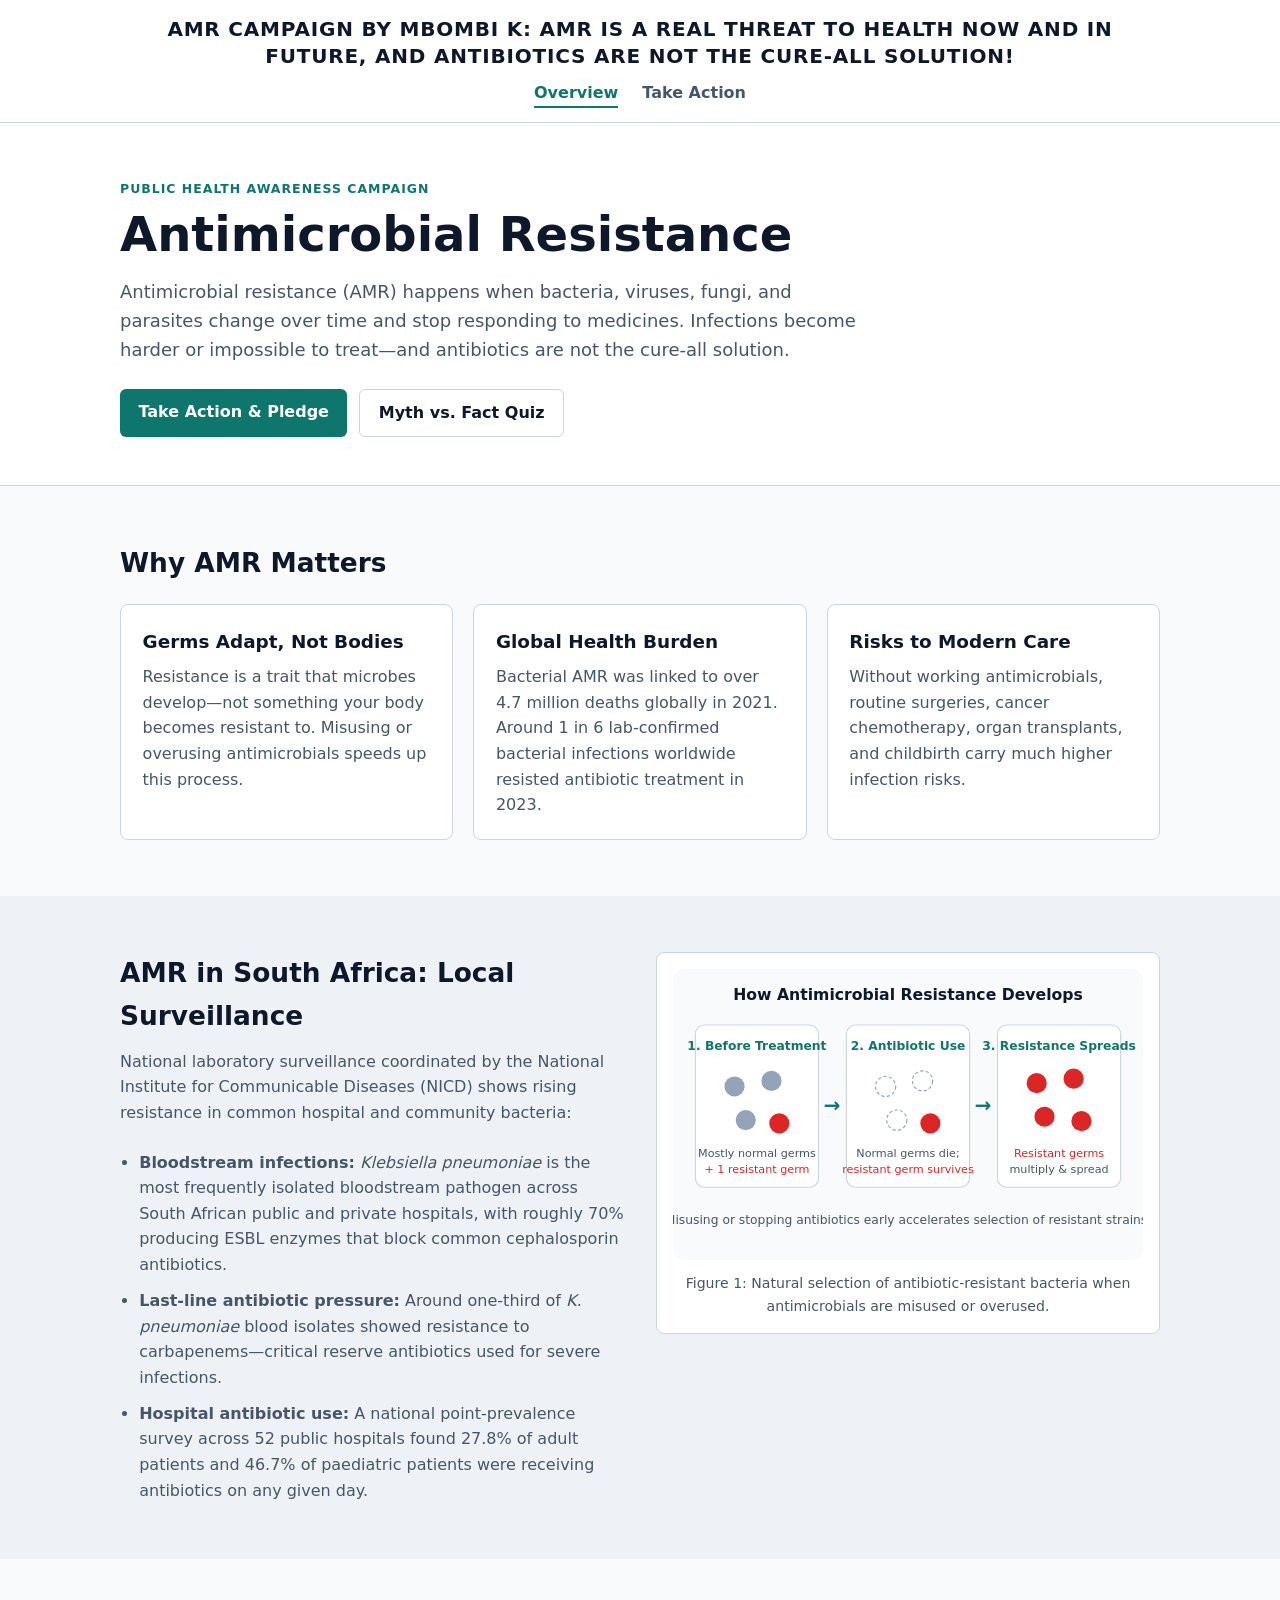
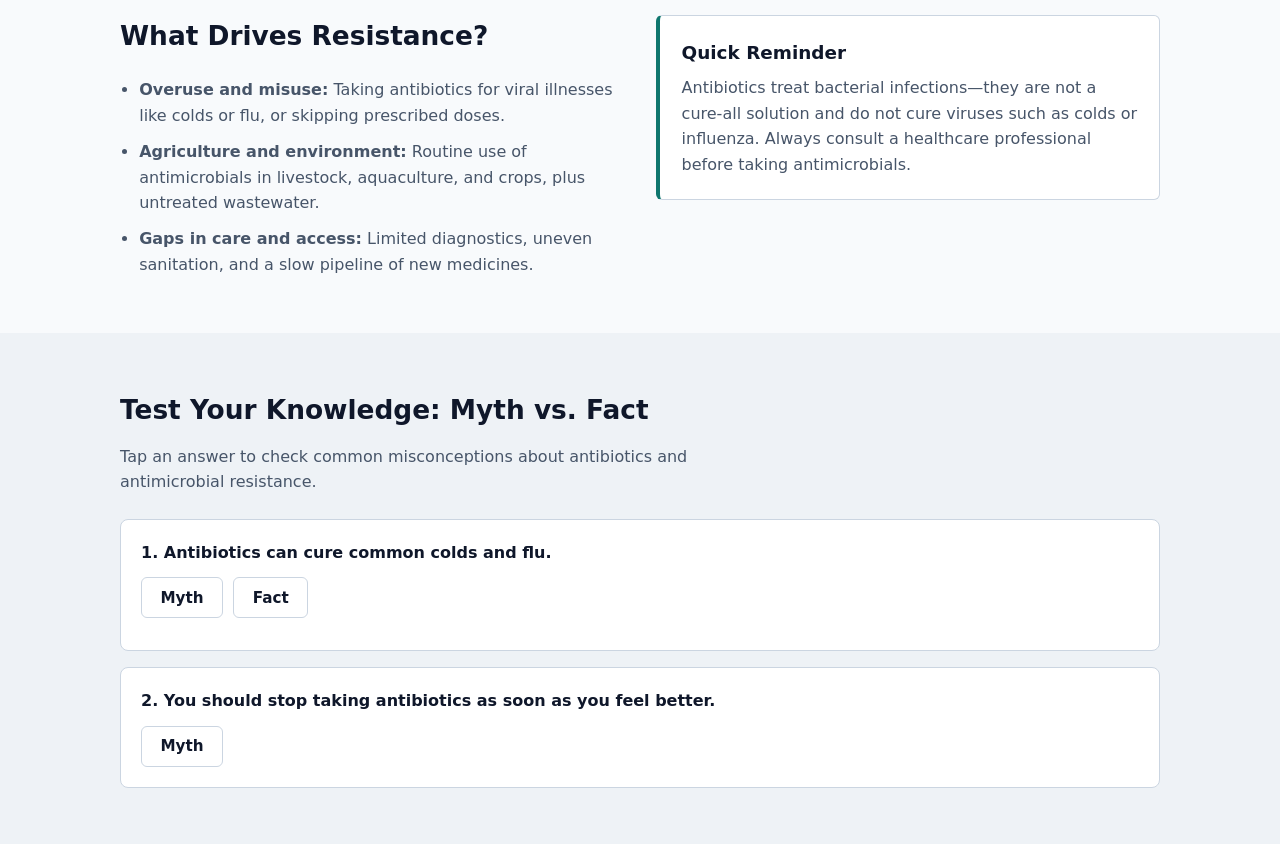
==== index.html @ 36dbcaaa "Rename Index.html to index.html" ====
<!doctype html>
<html lang="en">
  <head>
    <meta charset="UTF-8" />
    <meta name="viewport" content="width=device-width, initial-scale=1.0" />
    <title>
      AMR campaign by Mbombi K: AMR is a real threat to health now and in
      future, AND Antibiotics are not the cure-all solution!
    </title>
    <meta
      property="og:title"
      content="AMR campaign by Mbombi K: AMR is a real threat to health now and in future, AND Antibiotics are not the cure-all solution!"
    />
    <meta
      property="og:description"
      content="Learn how antimicrobial resistance threatens health in South Africa and worldwide, test your knowledge, and take action."
    />
    <link rel="stylesheet" href="styles.css" />
  </head>
  <body>
    <header class="site-header">
      <div class="container nav-bar">
        <a class="brand" href="index.html"
          >AMR campaign by Mbombi K: AMR is a real threat to health now and in
          future, AND Antibiotics are not the cure-all solution!</a
        >
        <nav aria-label="Primary Navigation">
          <ul class="nav-links">
            <li><a class="active" href="index.html">Overview</a></li>
            <li><a href="action.html">Take Action</a></li>
          </ul>
        </nav>
      </div>
    </header>

    <main>
      <section class="hero">
        <div class="container">
          <p class="eyebrow">Public Health Awareness Campaign</p>
          <h1>Antimicrobial Resistance</h1>
          <p class="lead">
            Antimicrobial resistance (AMR) happens when bacteria, viruses,
            fungi, and parasites change over time and stop responding to
            medicines. Infections become harder or impossible to treat—and
            antibiotics are not the cure-all solution.
          </p>
          <div class="hero-actions">
            <a class="btn primary" href="action.html"
              >Take Action &amp; Pledge</a
            >
            <a class="btn secondary" href="#quiz">Myth vs. Fact Quiz</a>
          </div>
        </div>
      </section>

      <section id="key-facts" class="section">
        <div class="container">
          <h2>Why AMR Matters</h2>
          <div class="grid-3">
            <article class="card">
              <h3>Germs Adapt, Not Bodies</h3>
              <p>
                Resistance is a trait that microbes develop—not something your
                body becomes resistant to. Misusing or overusing antimicrobials
                speeds up this process.
              </p>
            </article>
            <article class="card">
              <h3>Global Health Burden</h3>
              <p>
                Bacterial AMR was linked to over 4.7 million deaths globally in
                2021. Around 1 in 6 lab-confirmed bacterial infections worldwide
                resisted antibiotic treatment in 2023.
              </p>
            </article>
            <article class="card">
              <h3>Risks to Modern Care</h3>
              <p>
                Without working antimicrobials, routine surgeries, cancer
                chemotherapy, organ transplants, and childbirth carry much
                higher infection risks.
              </p>
            </article>
          </div>
        </div>
      </section>

      <section id="sa-data" class="section alt-bg">
        <div class="container split">
          <div>
            <h2>AMR in South Africa: Local Surveillance</h2>
            <p class="section-intro">
              National laboratory surveillance coordinated by the National
              Institute for Communicable Diseases (NICD) shows rising resistance
              in common hospital and community bacteria:
            </p>
            <ul class="clean-list">
              <li>
                <strong>Bloodstream infections:</strong>
                <em>Klebsiella pneumoniae</em> is the most frequently isolated
                bloodstream pathogen across South African public and private
                hospitals, with roughly 70% producing ESBL enzymes that block
                common cephalosporin antibiotics.
              </li>
              <li>
                <strong>Last-line antibiotic pressure:</strong> Around one-third
                of <em>K. pneumoniae</em> blood isolates showed resistance to
                carbapenems—critical reserve antibiotics used for severe
                infections.
              </li>
              <li>
                <strong>Hospital antibiotic use:</strong> A national
                point-prevalence survey across 52 public hospitals found 27.8%
                of adult patients and 46.7% of paediatric patients were
                receiving antibiotics on any given day.
              </li>
            </ul>
          </div>

          <figure class="diagram-card">
            <svg
              viewBox="0 0 420 260"
              role="img"
              aria-label="Diagram showing how antibiotic misuse leaves resistant bacteria behind to multiply"
            >
              <rect width="420" height="260" rx="10" fill="#f8fafc" />
              <text
                x="210"
                y="28"
                text-anchor="middle"
                font-size="14"
                font-weight="700"
                fill="#0f172a"
              >
                How Antimicrobial Resistance Develops
              </text>

              <!-- Step 1 -->
              <rect
                x="20"
                y="50"
                width="110"
                height="145"
                rx="8"
                fill="#ffffff"
                stroke="#cbd5e1"
              />
              <text
                x="75"
                y="72"
                text-anchor="middle"
                font-size="11"
                font-weight="700"
                fill="#0f766e"
              >
                1. Before Treatment
              </text>
              <circle cx="55" cy="105" r="9" fill="#94a3b8" />
              <circle cx="88" cy="100" r="9" fill="#94a3b8" />
              <circle cx="65" cy="135" r="9" fill="#94a3b8" />
              <circle cx="95" cy="138" r="9" fill="#dc2626" />
              <text
                x="75"
                y="168"
                text-anchor="middle"
                font-size="10"
                fill="#475569"
              >
                Mostly normal germs
              </text>
              <text
                x="75"
                y="182"
                text-anchor="middle"
                font-size="10"
                fill="#dc2626"
              >
                + 1 resistant germ
              </text>

              <!-- Arrow 1 -->
              <text
                x="142"
                y="128"
                text-anchor="middle"
                font-size="18"
                font-weight="700"
                fill="#0f766e"
              >
                →
              </text>

              <!-- Step 2 -->
              <rect
                x="155"
                y="50"
                width="110"
                height="145"
                rx="8"
                fill="#ffffff"
                stroke="#cbd5e1"
              />
              <text
                x="210"
                y="72"
                text-anchor="middle"
                font-size="11"
                font-weight="700"
                fill="#0f766e"
              >
                2. Antibiotic Use
              </text>
              <circle
                cx="190"
                cy="105"
                r="9"
                fill="none"
                stroke="#94a3b8"
                stroke-dasharray="3 2"
              />
              <circle
                cx="223"
                cy="100"
                r="9"
                fill="none"
                stroke="#94a3b8"
                stroke-dasharray="3 2"
              />
              <circle
                cx="200"
                cy="135"
                r="9"
                fill="none"
                stroke="#94a3b8"
                stroke-dasharray="3 2"
              />
              <circle cx="230" cy="138" r="9" fill="#dc2626" />
              <text
                x="210"
                y="168"
                text-anchor="middle"
                font-size="10"
                fill="#475569"
              >
                Normal germs die;
              </text>
              <text
                x="210"
                y="182"
                text-anchor="middle"
                font-size="10"
                fill="#dc2626"
              >
                resistant germ survives
              </text>

              <!-- Arrow 2 -->
              <text
                x="277"
                y="128"
                text-anchor="middle"
                font-size="18"
                font-weight="700"
                fill="#0f766e"
              >
                →
              </text>

              <!-- Step 3 -->
              <rect
                x="290"
                y="50"
                width="110"
                height="145"
                rx="8"
                fill="#ffffff"
                stroke="#cbd5e1"
              />
              <text
                x="345"
                y="72"
                text-anchor="middle"
                font-size="11"
                font-weight="700"
                fill="#0f766e"
              >
                3. Resistance Spreads
              </text>
              <circle cx="325" cy="102" r="9" fill="#dc2626" />
              <circle cx="358" cy="98" r="9" fill="#dc2626" />
              <circle cx="332" cy="132" r="9" fill="#dc2626" />
              <circle cx="365" cy="136" r="9" fill="#dc2626" />
              <text
                x="345"
                y="168"
                text-anchor="middle"
                font-size="10"
                fill="#dc2626"
              >
                Resistant germs
              </text>
              <text
                x="345"
                y="182"
                text-anchor="middle"
                font-size="10"
                fill="#475569"
              >
                multiply &amp; spread
              </text>

              <text
                x="210"
                y="228"
                text-anchor="middle"
                font-size="11"
                fill="#475569"
              >
                Misusing or stopping antibiotics early accelerates selection of
                resistant strains.
              </text>
            </svg>
            <figcaption>
              Figure 1: Natural selection of antibiotic-resistant bacteria when
              antimicrobials are misused or overused.
            </figcaption>
          </figure>
        </div>
      </section>

      <section class="section">
        <div class="container split">
          <div>
            <h2>What Drives Resistance?</h2>
            <ul class="clean-list">
              <li>
                <strong>Overuse and misuse:</strong> Taking antibiotics for
                viral illnesses like colds or flu, or skipping prescribed doses.
              </li>
              <li>
                <strong>Agriculture and environment:</strong> Routine use of
                antimicrobials in livestock, aquaculture, and crops, plus
                untreated wastewater.
              </li>
              <li>
                <strong>Gaps in care and access:</strong> Limited diagnostics,
                uneven sanitation, and a slow pipeline of new medicines.
              </li>
            </ul>
          </div>
          <aside class="callout">
            <h3>Quick Reminder</h3>
            <p>
              Antibiotics treat bacterial infections—they are not a cure-all
              solution and do not cure viruses such as colds or influenza.
              Always consult a healthcare professional before taking
              antimicrobials.
            </p>
          </aside>
        </div>
      </section>

      <section id="quiz" class="section alt-bg">
        <div class="container">
          <h2>Test Your Knowledge: Myth vs. Fact</h2>
          <p class="section-intro">
            Tap an answer to check common misconceptions about antibiotics and
            antimicrobial resistance.
          </p>

          <div class="quiz-box">
            <div class="quiz-item">
              <p class="quiz-q">
                1. Antibiotics can cure common colds and flu.
              </p>
              <div class="quiz-btns">
                <button
                  type="button"
                  class="btn secondary"
                  onclick="
                    checkAnswer(
                      this,
                      false,
                      'Myth! Colds and flu are caused by viruses. Antibiotics only work against bacterial infections.',
                    )
                  "
                >
                  Myth
                </button>
                <button
                  type="button"
                  class="btn secondary"
                  onclick="
                    checkAnswer(
                      this,
                      true,
                      'Incorrect. Colds and flu are viral—antibiotics will not cure them or help you recover faster.',
                    )
                  "
                >
                  Fact
                </button>
              </div>
              <p class="quiz-feedback" aria-live="polite"></p>
            </div>

            <div class="quiz-item">
              <p class="quiz-q">
                2. You should stop taking antibiotics as soon as you feel
                better.
              </p>
              <div class="quiz-btns">
                <button
                  type="button"
                  class="btn secondary"
                  onclick="
                    checkAnswer(
                      this,
                      false,
                      'Myth! Always follow your healthcare worker’s exact instructions—stopping early lets stronger bacteria survive and adapt.',
                    )
                  "
                >
                  Myth
                </button>
              </div>
            </div>
          </div>
        </div>
      </section>
    </main>
  </body>
</html>
---- styles.css ----
:root {
  --bg: #f8fafc;
  --surface: #ffffff;
  --surface-alt: #eef2f6;
  --text: #0f172a;
  --muted: #475569;
  --primary: #0f766e;
  --primary-dark: #115e59;
  --border: #cbd5e1;
}

*,
*::before,
*::after {
  box-sizing: border-box;
}

body {
  margin: 0;
  font-family: system-ui, -apple-system, BlinkMacSystemFont, "Segoe UI", Roboto, sans-serif;
  line-height: 1.6;
  color: var(--text);
  background: var(--bg);
}

.container {
  width: min(1040px, 90%);
  margin: 0 auto;
}

.site-header {
  background: var(--surface);
  border-bottom: 1px solid var(--border);
  position: sticky;
  top: 0;
  z-index: 10;
}

.nav-bar {
  display: flex;
  flex-direction: column;
  align-items: center;
  justify-content: center;
  text-align: center;
  gap: 0.65rem;
  padding: 1rem 0;
}

.brand {
  font-weight: 800;
  font-size: clamp(1rem, 2.2vw, 1.25rem);
  line-height: 1.35;
  letter-spacing: 0.04em;
  text-transform: uppercase;
  max-width: 78ch;
  color: var(--text);
  text-decoration: none;
}

.nav-links {
  list-style: none;
  display: flex;
  gap: 1.5rem;
  margin: 0;
  padding: 0;
}

.nav-links a {
  text-decoration: none;
  color: var(--muted);
  font-weight: 600;
  padding: 0.25rem 0;
}

.nav-links a.active,
.nav-links a:hover {
  color: var(--primary);
  border-bottom: 2px solid var(--primary);
}

.hero {
  padding: 3.5rem 0 3rem;
  background: var(--surface);
  border-bottom: 1px solid var(--border);
}

.hero.compact {
  padding: 2.75rem 0 2.25rem;
}

.eyebrow {
  text-transform: uppercase;
  letter-spacing: 0.08em;
  font-size: 0.78rem;
  font-weight: 700;
  color: var(--primary);
  margin: 0 0 0.5rem;
}

h1 {
  font-size: clamp(2rem, 4vw, 3rem);
  line-height: 1.15;
  margin: 0 0 1rem;
}

h2 {
  font-size: 1.65rem;
  margin: 0 0 1.25rem;
}

h3 {
  font-size: 1.15rem;
  margin: 0 0 0.5rem;
}

.lead {
  font-size: 1.125rem;
  color: var(--muted);
  max-width: 65ch;
  margin: 0 0 1.5rem;
}

.section-intro {
  color: var(--muted);
  max-width: 65ch;
  margin: -0.5rem 0 1.5rem;
}

.hero-actions {
  display: flex;
  flex-wrap: wrap;
  gap: 0.75rem;
}

.btn {
  display: inline-block;
  padding: 0.65rem 1.15rem;
  border-radius: 6px;
  text-decoration: none;
  font-weight: 600;
}

.btn.primary {
  background: var(--primary);
  color: #ffffff;
  border: none;
  cursor: pointer;
  font-family: inherit;
  font-size: 1rem;
}

.btn.primary:hover {
  background: var(--primary-dark);
}

.btn.secondary {
  border: 1px solid var(--border);
  color: var(--text);
  background: var(--surface);
}

.section {
  padding: 3.5rem 0;
}

.alt-bg {
  background: var(--surface-alt);
}

.grid-2,
.grid-3 {
  display: grid;
  gap: 1.25rem;
}

.grid-2 {
  grid-template-columns: repeat(auto-fit, minmax(260px, 1fr));
}

.grid-3 {
  grid-template-columns: repeat(auto-fit, minmax(230px, 1fr));
}

.card {
  background: var(--surface);
  border: 1px solid var(--border);
  border-radius: 8px;
  padding: 1.35rem;
}

.card p {
  margin: 0;
  color: var(--muted);
}

.split {
  display: grid;
  gap: 2rem;
  grid-template-columns: repeat(auto-fit, minmax(290px, 1fr));
  align-items: start;
}

.clean-list {
  margin: 0;
  padding-left: 1.2rem;
  color: var(--muted);
}

.clean-list li + li {
  margin-top: 0.65rem;
}

.callout {
  background: var(--surface);
  border-left: 4px solid var(--primary);
  border-radius: 6px;
  padding: 1.35rem;
  border-top: 1px solid var(--border);
  border-right: 1px solid var(--border);
  border-bottom: 1px solid var(--border);
}

.callout p {
  margin: 0;
  color: var(--muted);
}

/* Diagrams & References */
.diagram-card {
  margin: 0;
  background: var(--surface);
  border: 1px solid var(--border);
  border-radius: 8px;
  padding: 1rem;
}

.diagram-card svg {
  width: 100%;
  height: auto;
  display: block;
}

.diagram-card figcaption {
  margin-top: 0.75rem;
  font-size: 0.88rem;
  color: var(--muted);
  text-align: center;
}

.wide-diagram {
  margin-bottom: 1.75rem;
}

.ref-list {
  margin: 0;
  padding-left: 1.35rem;
  color: var(--muted);
  display: grid;
  gap: 0.85rem;
}

.ref-list a {
  color: var(--primary);
  word-break: break-word;
}

/* Quiz & Pledge */
.quiz-box {
  display: grid;
  gap: 1rem;
}

.quiz-item {
  background: var(--surface);
  border: 1px solid var(--border);
  border-radius: 8px;
  padding: 1.25rem;
}

.quiz-q {
  font-weight: 600;
  margin: 0 0 0.75rem;
}

.quiz-btns {
  display: flex;
  gap: 0.65rem;
}

.quiz-btns button {
  cursor: pointer;
  font-family: inherit;
  font-size: 0.95rem;
}

.quiz-btns button.correct {
  background: #0f766e;
  color: #ffffff;
  border-color: #0f766e;
}

.quiz-btns button.wrong {
  background: #b91c1c;
  color: #ffffff;
  border-color: #b91c1c;
}

.quiz-feedback {
  margin: 0.75rem 0 0;
  font-weight: 500;
  font-size: 0.95rem;
}

.text-correct {
  color: #0f766e;
}

.text-wrong {
  color: #b91c1c;
}

.pledge-card {
  max-width: 720px;
}

.pledge-list {
  display: grid;
  gap: 0.85rem;
  margin-bottom: 1.25rem;
}

.pledge-list label {
  display: flex;
  align-items: flex-start;
  gap: 0.6rem;
  color: var(--text);
  cursor: pointer;
}

.pledge-list input[type="checkbox"] {
  margin-top: 0.3rem;
  accent-color: var(--primary);
}

.pledge-status {
  font-weight: 600;
  color: var(--primary);
  margin: 0 0 1rem;
}

.btn.whatsapp {
  background: #15803d;
  color: #ffffff;
}

.btn.whatsapp:hover {
  background: #166534;
}

.site-footer {
  border-top: 1px solid var(--border);
  background: var(--surface);
  padding: 1.5rem 0;
  color: var(--muted);
  font-size: 0.95rem;
}

.footer-row {
  display: flex;
  flex-wrap: wrap;
  justify-content: space-between;
  gap: 1rem;
}

.footer-row p {
  margin: 0;
}

.footer-row a {
  color: var(--primary);
  text-decoration: none;
  font-weight: 600;
}
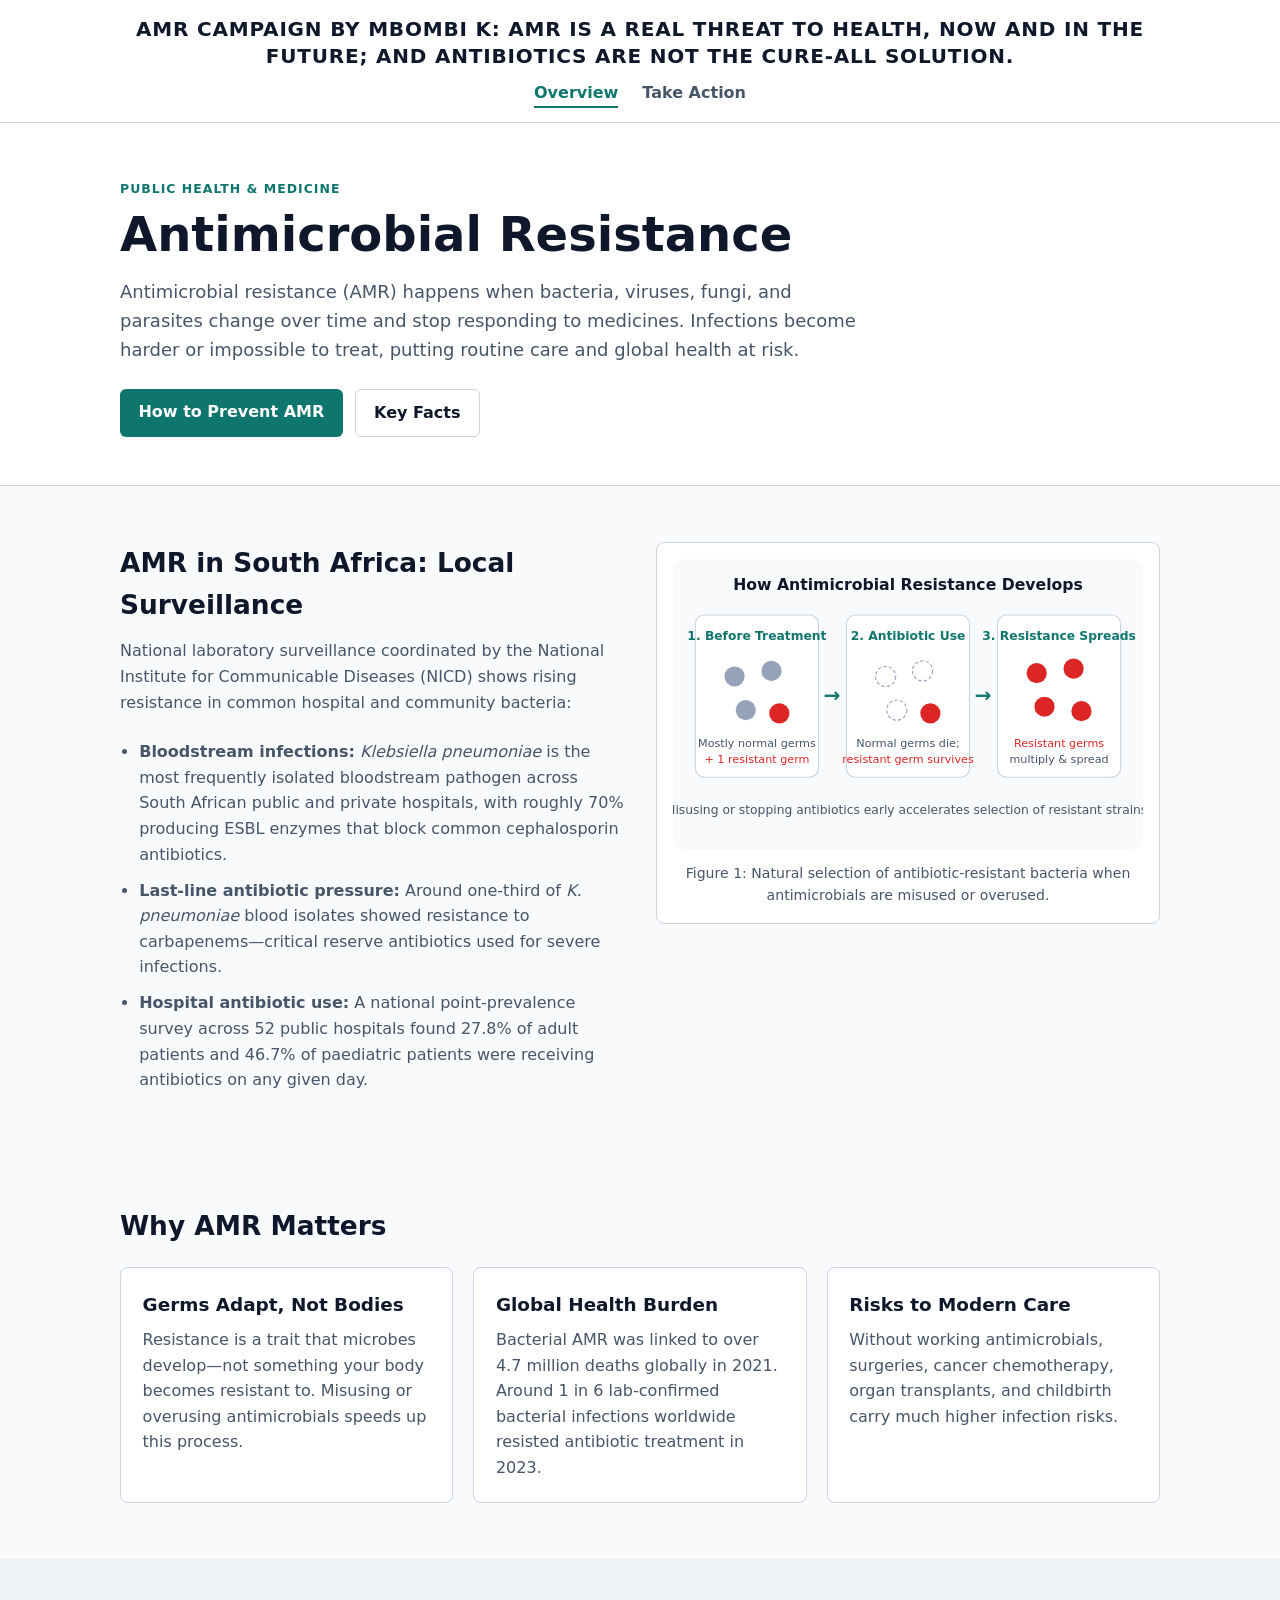
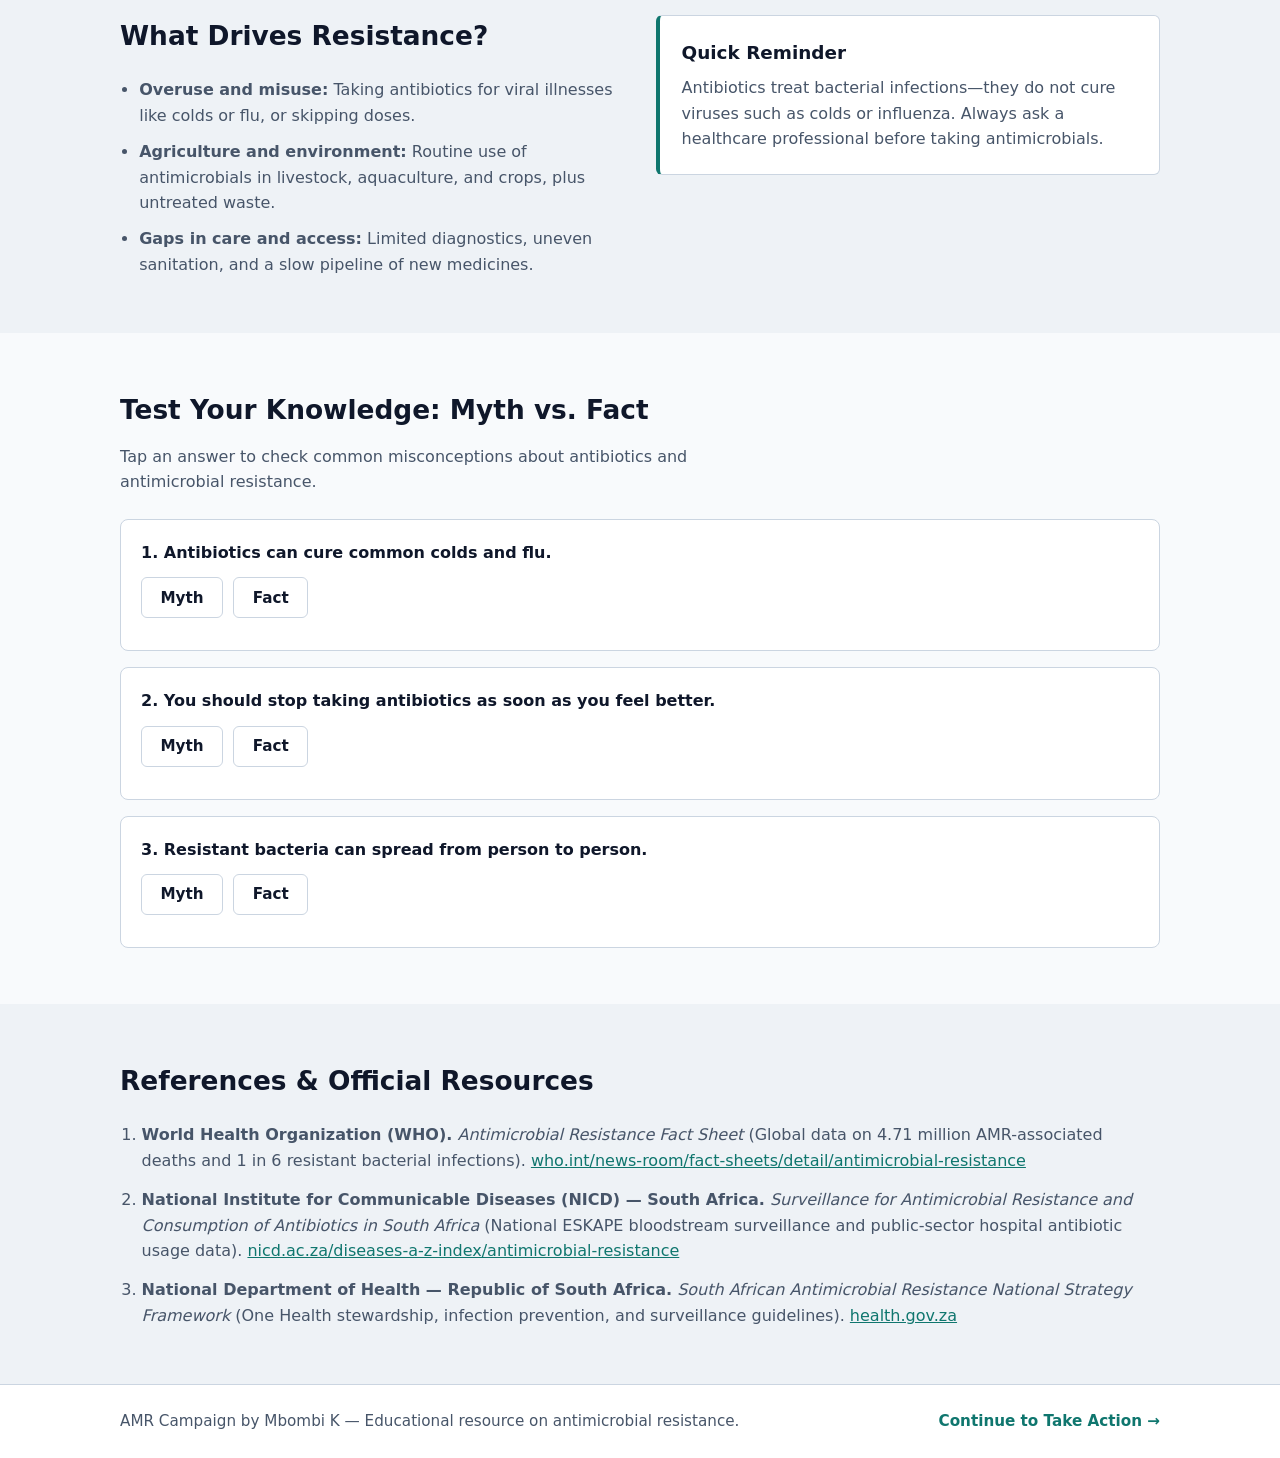
==== commit eab02770: "Update title and content for clarity and emphasis The deleted code was concatenated with full code m" ====
--- a/index.html
+++ b/index.html
@@ -4,25 +4,18 @@
     <meta charset="UTF-8" />
     <meta name="viewport" content="width=device-width, initial-scale=1.0" />
     <title>
-      AMR campaign by Mbombi K: AMR is a real threat to health now and in
-      future, AND Antibiotics are not the cure-all solution!
+      AMR CAMPAIGN by Mbombi K: AMR IS A REAL THREAT TO HEALTH, NOW AND IN THE
+      FUTURE; AND ANTIBIOTICS ARE NOT THE CURE-ALL SOLUTION.
     </title>
-    <meta
-      property="og:title"
-      content="AMR campaign by Mbombi K: AMR is a real threat to health now and in future, AND Antibiotics are not the cure-all solution!"
-    />
-    <meta
-      property="og:description"
-      content="Learn how antimicrobial resistance threatens health in South Africa and worldwide, test your knowledge, and take action."
-    />
     <link rel="stylesheet" href="styles.css" />
   </head>
+
   <body>
     <header class="site-header">
       <div class="container nav-bar">
         <a class="brand" href="index.html"
-          >AMR campaign by Mbombi K: AMR is a real threat to health now and in
-          future, AND Antibiotics are not the cure-all solution!</a
+          >AMR CAMPAIGN by Mbombi K: AMR IS A REAL THREAT TO HEALTH, NOW AND IN
+          THE FUTURE; AND ANTIBIOTICS ARE NOT THE CURE-ALL SOLUTION.</a
         >
         <nav aria-label="Primary Navigation">
           <ul class="nav-links">
@@ -36,22 +29,83 @@
     <main>
       <section class="hero">
         <div class="container">
-          <p class="eyebrow">Public Health Awareness Campaign</p>
+          <p class="eyebrow">Public Health &amp; Medicine</p>
           <h1>Antimicrobial Resistance</h1>
           <p class="lead">
             Antimicrobial resistance (AMR) happens when bacteria, viruses,
             fungi, and parasites change over time and stop responding to
-            medicines. Infections become harder or impossible to treat—and
-            antibiotics are not the cure-all solution.
+            medicines. Infections become harder or impossible to treat, putting
+            routine care and global health at risk.
           </p>
           <div class="hero-actions">
-            <a class="btn primary" href="action.html"
-              >Take Action &amp; Pledge</a
-            >
-            <a class="btn secondary" href="#quiz">Myth vs. Fact Quiz</a>
+            <a class="btn primary" href="action.html">How to Prevent AMR</a>
+            <a class="btn secondary" href="#key-facts">Key Facts</a>
           </div>
         </div>
       </section>
+
+          <section id="sa-data" class="section">
+      <div class="container split">
+        <div>
+          <h2>AMR in South Africa: Local Surveillance</h2>
+          <p class="section-intro">
+            National laboratory surveillance coordinated by the National Institute for Communicable Diseases (NICD) shows rising resistance in common hospital and community bacteria:
+          </p>
+          <ul class="clean-list">
+            <li><strong>Bloodstream infections:</strong> <em>Klebsiella pneumoniae</em> is the most frequently isolated bloodstream pathogen across South African public and private hospitals, with roughly 70% producing ESBL enzymes that block common cephalosporin antibiotics.</li>
+            <li><strong>Last-line antibiotic pressure:</strong> Around one-third of <em>K. pneumoniae</em> blood isolates showed resistance to carbapenems—critical reserve antibiotics used for severe infections.</li>
+            <li><strong>Hospital antibiotic use:</strong> A national point-prevalence survey across 52 public hospitals found 27.8% of adult patients and 46.7% of paediatric patients were receiving antibiotics on any given day.</li>
+          </ul>
+        </div>
+
+        <figure class="diagram-card">
+          <svg viewBox="0 0 420 260" role="img" aria-label="Diagram showing how antibiotic misuse leaves resistant bacteria behind to multiply">
+            <rect width="420" height="260" rx="10" fill="#f8fafc" />
+            <text x="210" y="28" text-anchor="middle" font-size="14" font-weight="700" fill="#0f172a">How Antimicrobial Resistance Develops</text>
+
+            <!-- Step 1 -->
+            <rect x="20" y="50" width="110" height="145" rx="8" fill="#ffffff" stroke="#cbd5e1" />
+            <text x="75" y="72" text-anchor="middle" font-size="11" font-weight="700" fill="#0f766e">1. Before Treatment</text>
+            <circle cx="55" cy="105" r="9" fill="#94a3b8" />
+            <circle cx="88" cy="100" r="9" fill="#94a3b8" />
+            <circle cx="65" cy="135" r="9" fill="#94a3b8" />
+            <circle cx="95" cy="138" r="9" fill="#dc2626" />
+            <text x="75" y="168" text-anchor="middle" font-size="10" fill="#475569">Mostly normal germs</text>
+            <text x="75" y="182" text-anchor="middle" font-size="10" fill="#dc2626">+ 1 resistant germ</text>
+
+            <!-- Arrow 1 -->
+            <text x="142" y="128" text-anchor="middle" font-size="18" font-weight="700" fill="#0f766e">→</text>
+
+            <!-- Step 2 -->
+            <rect x="155" y="50" width="110" height="145" rx="8" fill="#ffffff" stroke="#cbd5e1" />
+            <text x="210" y="72" text-anchor="middle" font-size="11" font-weight="700" fill="#0f766e">2. Antibiotic Use</text>
+            <circle cx="190" cy="105" r="9" fill="none" stroke="#94a3b8" stroke-dasharray="3 2" />
+            <circle cx="223" cy="100" r="9" fill="none" stroke="#94a3b8" stroke-dasharray="3 2" />
+            <circle cx="200" cy="135" r="9" fill="none" stroke="#94a3b8" stroke-dasharray="3 2" />
+            <circle cx="230" cy="138" r="9" fill="#dc2626" />
+            <text x="210" y="168" text-anchor="middle" font-size="10" fill="#475569">Normal germs die;</text>
+            <text x="210" y="182" text-anchor="middle" font-size="10" fill="#dc2626">resistant germ survives</text>
+
+            <!-- Arrow 2 -->
+            <text x="277" y="128" text-anchor="middle" font-size="18" font-weight="700" fill="#0f766e">→</text>
+
+            <!-- Step 3 -->
+            <rect x="290" y="50" width="110" height="145" rx="8" fill="#ffffff" stroke="#cbd5e1" />
+            <text x="345" y="72" text-anchor="middle" font-size="11" font-weight="700" fill="#0f766e">3. Resistance Spreads</text>
+            <circle cx="325" cy="102" r="9" fill="#dc2626" />
+            <circle cx="358" cy="98" r="9" fill="#dc2626" />
+            <circle cx="332" cy="132" r="9" fill="#dc2626" />
+            <circle cx="365" cy="136" r="9" fill="#dc2626" />
+            <text x="345" y="168" text-anchor="middle" font-size="10" fill="#dc2626">Resistant germs</text>
+            <text x="345" y="182" text-anchor="middle" font-size="10" fill="#475569">multiply &amp; spread</text>
+
+            <text x="210" y="228" text-anchor="middle" font-size="11" fill="#475569">Misusing or stopping antibiotics early accelerates selection of resistant strains.</text>
+          </svg>
+          <figcaption>Figure 1: Natural selection of antibiotic-resistant bacteria when antimicrobials are misused or overused.</figcaption>
+        </figure>
+      </div>
+    </section>
+
 
       <section id="key-facts" class="section">
         <div class="container">
@@ -76,271 +130,28 @@
             <article class="card">
               <h3>Risks to Modern Care</h3>
               <p>
-                Without working antimicrobials, routine surgeries, cancer
-                chemotherapy, organ transplants, and childbirth carry much
-                higher infection risks.
+                Without working antimicrobials, surgeries, cancer chemotherapy,
+                organ transplants, and childbirth carry much higher infection
+                risks.
               </p>
             </article>
           </div>
         </div>
       </section>
 
-      <section id="sa-data" class="section alt-bg">
-        <div class="container split">
-          <div>
-            <h2>AMR in South Africa: Local Surveillance</h2>
-            <p class="section-intro">
-              National laboratory surveillance coordinated by the National
-              Institute for Communicable Diseases (NICD) shows rising resistance
-              in common hospital and community bacteria:
-            </p>
-            <ul class="clean-list">
-              <li>
-                <strong>Bloodstream infections:</strong>
-                <em>Klebsiella pneumoniae</em> is the most frequently isolated
-                bloodstream pathogen across South African public and private
-                hospitals, with roughly 70% producing ESBL enzymes that block
-                common cephalosporin antibiotics.
-              </li>
-              <li>
-                <strong>Last-line antibiotic pressure:</strong> Around one-third
-                of <em>K. pneumoniae</em> blood isolates showed resistance to
-                carbapenems—critical reserve antibiotics used for severe
-                infections.
-              </li>
-              <li>
-                <strong>Hospital antibiotic use:</strong> A national
-                point-prevalence survey across 52 public hospitals found 27.8%
-                of adult patients and 46.7% of paediatric patients were
-                receiving antibiotics on any given day.
-              </li>
-            </ul>
-          </div>
-
-          <figure class="diagram-card">
-            <svg
-              viewBox="0 0 420 260"
-              role="img"
-              aria-label="Diagram showing how antibiotic misuse leaves resistant bacteria behind to multiply"
-            >
-              <rect width="420" height="260" rx="10" fill="#f8fafc" />
-              <text
-                x="210"
-                y="28"
-                text-anchor="middle"
-                font-size="14"
-                font-weight="700"
-                fill="#0f172a"
-              >
-                How Antimicrobial Resistance Develops
-              </text>
-
-              <!-- Step 1 -->
-              <rect
-                x="20"
-                y="50"
-                width="110"
-                height="145"
-                rx="8"
-                fill="#ffffff"
-                stroke="#cbd5e1"
-              />
-              <text
-                x="75"
-                y="72"
-                text-anchor="middle"
-                font-size="11"
-                font-weight="700"
-                fill="#0f766e"
-              >
-                1. Before Treatment
-              </text>
-              <circle cx="55" cy="105" r="9" fill="#94a3b8" />
-              <circle cx="88" cy="100" r="9" fill="#94a3b8" />
-              <circle cx="65" cy="135" r="9" fill="#94a3b8" />
-              <circle cx="95" cy="138" r="9" fill="#dc2626" />
-              <text
-                x="75"
-                y="168"
-                text-anchor="middle"
-                font-size="10"
-                fill="#475569"
-              >
-                Mostly normal germs
-              </text>
-              <text
-                x="75"
-                y="182"
-                text-anchor="middle"
-                font-size="10"
-                fill="#dc2626"
-              >
-                + 1 resistant germ
-              </text>
-
-              <!-- Arrow 1 -->
-              <text
-                x="142"
-                y="128"
-                text-anchor="middle"
-                font-size="18"
-                font-weight="700"
-                fill="#0f766e"
-              >
-                →
-              </text>
-
-              <!-- Step 2 -->
-              <rect
-                x="155"
-                y="50"
-                width="110"
-                height="145"
-                rx="8"
-                fill="#ffffff"
-                stroke="#cbd5e1"
-              />
-              <text
-                x="210"
-                y="72"
-                text-anchor="middle"
-                font-size="11"
-                font-weight="700"
-                fill="#0f766e"
-              >
-                2. Antibiotic Use
-              </text>
-              <circle
-                cx="190"
-                cy="105"
-                r="9"
-                fill="none"
-                stroke="#94a3b8"
-                stroke-dasharray="3 2"
-              />
-              <circle
-                cx="223"
-                cy="100"
-                r="9"
-                fill="none"
-                stroke="#94a3b8"
-                stroke-dasharray="3 2"
-              />
-              <circle
-                cx="200"
-                cy="135"
-                r="9"
-                fill="none"
-                stroke="#94a3b8"
-                stroke-dasharray="3 2"
-              />
-              <circle cx="230" cy="138" r="9" fill="#dc2626" />
-              <text
-                x="210"
-                y="168"
-                text-anchor="middle"
-                font-size="10"
-                fill="#475569"
-              >
-                Normal germs die;
-              </text>
-              <text
-                x="210"
-                y="182"
-                text-anchor="middle"
-                font-size="10"
-                fill="#dc2626"
-              >
-                resistant germ survives
-              </text>
-
-              <!-- Arrow 2 -->
-              <text
-                x="277"
-                y="128"
-                text-anchor="middle"
-                font-size="18"
-                font-weight="700"
-                fill="#0f766e"
-              >
-                →
-              </text>
-
-              <!-- Step 3 -->
-              <rect
-                x="290"
-                y="50"
-                width="110"
-                height="145"
-                rx="8"
-                fill="#ffffff"
-                stroke="#cbd5e1"
-              />
-              <text
-                x="345"
-                y="72"
-                text-anchor="middle"
-                font-size="11"
-                font-weight="700"
-                fill="#0f766e"
-              >
-                3. Resistance Spreads
-              </text>
-              <circle cx="325" cy="102" r="9" fill="#dc2626" />
-              <circle cx="358" cy="98" r="9" fill="#dc2626" />
-              <circle cx="332" cy="132" r="9" fill="#dc2626" />
-              <circle cx="365" cy="136" r="9" fill="#dc2626" />
-              <text
-                x="345"
-                y="168"
-                text-anchor="middle"
-                font-size="10"
-                fill="#dc2626"
-              >
-                Resistant germs
-              </text>
-              <text
-                x="345"
-                y="182"
-                text-anchor="middle"
-                font-size="10"
-                fill="#475569"
-              >
-                multiply &amp; spread
-              </text>
-
-              <text
-                x="210"
-                y="228"
-                text-anchor="middle"
-                font-size="11"
-                fill="#475569"
-              >
-                Misusing or stopping antibiotics early accelerates selection of
-                resistant strains.
-              </text>
-            </svg>
-            <figcaption>
-              Figure 1: Natural selection of antibiotic-resistant bacteria when
-              antimicrobials are misused or overused.
-            </figcaption>
-          </figure>
-        </div>
-      </section>
-
-      <section class="section">
+      <section class="section alt-bg">
         <div class="container split">
           <div>
             <h2>What Drives Resistance?</h2>
             <ul class="clean-list">
               <li>
                 <strong>Overuse and misuse:</strong> Taking antibiotics for
-                viral illnesses like colds or flu, or skipping prescribed doses.
+                viral illnesses like colds or flu, or skipping doses.
               </li>
               <li>
                 <strong>Agriculture and environment:</strong> Routine use of
                 antimicrobials in livestock, aquaculture, and crops, plus
-                untreated wastewater.
+                untreated waste.
               </li>
               <li>
                 <strong>Gaps in care and access:</strong> Limited diagnostics,
@@ -351,16 +162,15 @@
           <aside class="callout">
             <h3>Quick Reminder</h3>
             <p>
-              Antibiotics treat bacterial infections—they are not a cure-all
-              solution and do not cure viruses such as colds or influenza.
-              Always consult a healthcare professional before taking
-              antimicrobials.
+              Antibiotics treat bacterial infections—they do not cure viruses
+              such as colds or influenza. Always ask a healthcare professional
+              before taking antimicrobials.
             </p>
           </aside>
         </div>
       </section>
 
-      <section id="quiz" class="section alt-bg">
+      <section id="quiz" class="section">
         <div class="container">
           <h2>Test Your Knowledge: Myth vs. Fact</h2>
           <p class="section-intro">
@@ -423,11 +233,106 @@
                 >
                   Myth
                 </button>
+                <button
+                  type="button"
+                  class="btn secondary"
+                  onclick="
+                    checkAnswer(
+                      this,
+                      true,
+                      'Incorrect. Stopping early allows surviving bacteria to multiply and develop resistance.',
+                    )
+                  "
+                >
+                  Fact
+                </button>
               </div>
+              <p class="quiz-feedback" aria-live="polite"></p>
+            </div>
+
+            <div class="quiz-item">
+              <p class="quiz-q">
+                3. Resistant bacteria can spread from person to person.
+              </p>
+              <div class="quiz-btns">
+                <button
+                  type="button"
+                  class="btn secondary"
+                  onclick="
+                    checkAnswer(
+                      this,
+                      true,
+                      'Incorrect. Resistant microbes spread between people, animals, and the environment just like regular germs.',
+                    )
+                  "
+                >
+                  Myth
+                </button>
+                <button
+                  type="button"
+                  class="btn secondary"
+                  onclick="
+                    checkAnswer(
+                      this,
+                      false,
+                      'Fact! Anyone can catch a resistant infection, even if they rarely take antibiotics.',
+                    )
+                  "
+                >
+                  Fact
+                </button>
+              </div>
+              <p class="quiz-feedback" aria-live="polite"></p>
             </div>
           </div>
         </div>
       </section>
+
+          <section id="references" class="section alt-bg">
+      <div class="container">
+        <h2>References &amp; Official Resources</h2>
+        <ol class="ref-list">
+          <li>
+            <strong>World Health Organization (WHO).</strong> <em>Antimicrobial Resistance Fact Sheet</em> (Global data on 4.71 million AMR-associated deaths and 1 in 6 resistant bacterial infections).
+            <a href="https://www.who.int/news-room/fact-sheets/detail/antimicrobial-resistance" target="_blank" rel="noopener noreferrer">who.int/news-room/fact-sheets/detail/antimicrobial-resistance</a>
+          </li>
+          <li>
+            <strong>National Institute for Communicable Diseases (NICD) — South Africa.</strong> <em>Surveillance for Antimicrobial Resistance and Consumption of Antibiotics in South Africa</em> (National ESKAPE bloodstream surveillance and public-sector hospital antibiotic usage data).
+            <a href="https://www.nicd.ac.za/diseases-a-z-index/antimicrobial-resistance/" target="_blank" rel="noopener noreferrer">nicd.ac.za/diseases-a-z-index/antimicrobial-resistance</a>
+          </li>
+          <li>
+            <strong>National Department of Health — Republic of South Africa.</strong> <em>South African Antimicrobial Resistance National Strategy Framework</em> (One Health stewardship, infection prevention, and surveillance guidelines).
+            <a href="https://www.health.gov.za/" target="_blank" rel="noopener noreferrer">health.gov.za</a>
+          </li>
+        </ol>
+      </div>
+    </section>
+
     </main>
+
+    <footer class="site-footer">
+      <div class="container footer-row">
+        <p>
+          AMR Campaign by Mbombi K — Educational resource on antimicrobial
+          resistance.
+        </p>
+        <a href="action.html">Continue to Take Action →</a>
+      </div>
+    </footer>
+
+    <script>
+      function checkAnswer(button, isWrongChoice, message) {
+        const item = button.closest(".quiz-item");
+        const feedback = item.querySelector(".quiz-feedback");
+        const buttons = item.querySelectorAll("button");
+
+        buttons.forEach((btn) => btn.classList.remove("correct", "wrong"));
+        button.classList.add(isWrongChoice ? "wrong" : "correct");
+
+        feedback.textContent = message;
+        feedback.className =
+          "quiz-feedback " + (isWrongChoice ? "text-wrong" : "text-correct");
+      }
+    </script>
   </body>
 </html>
